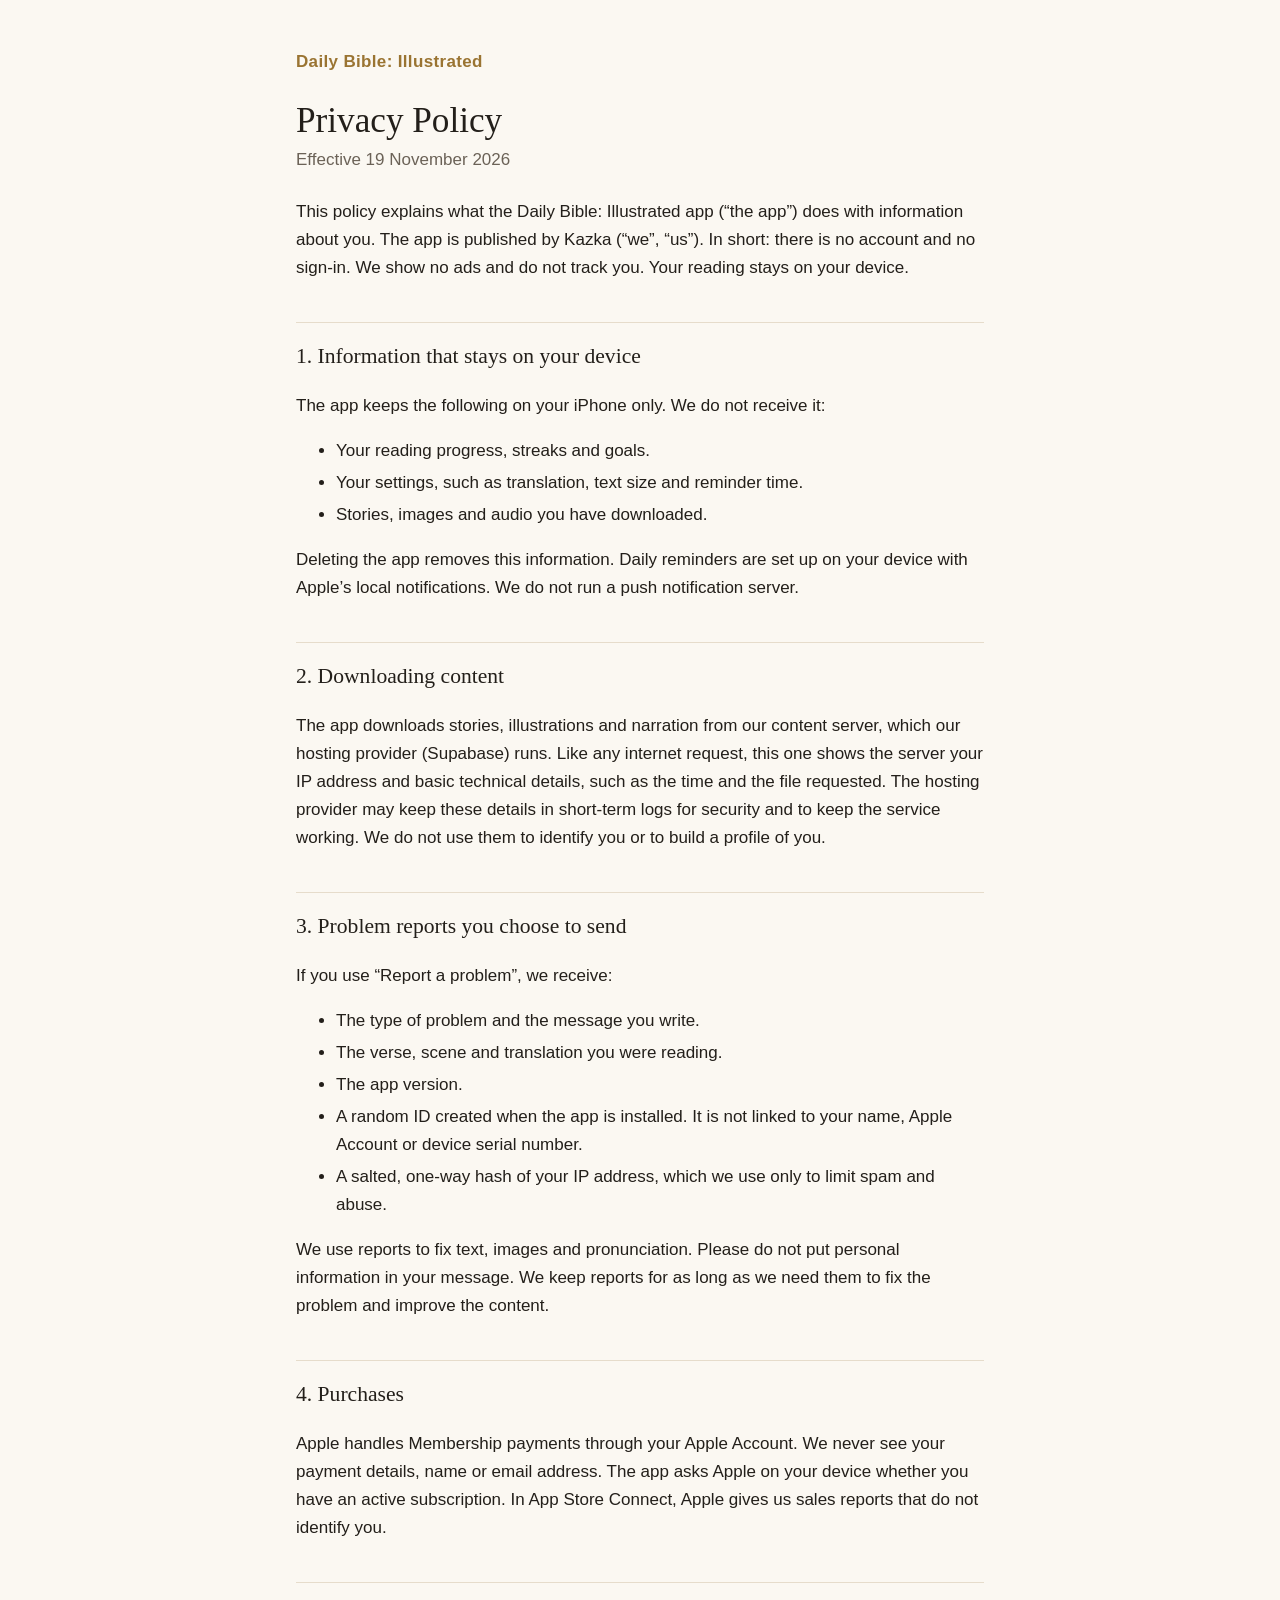
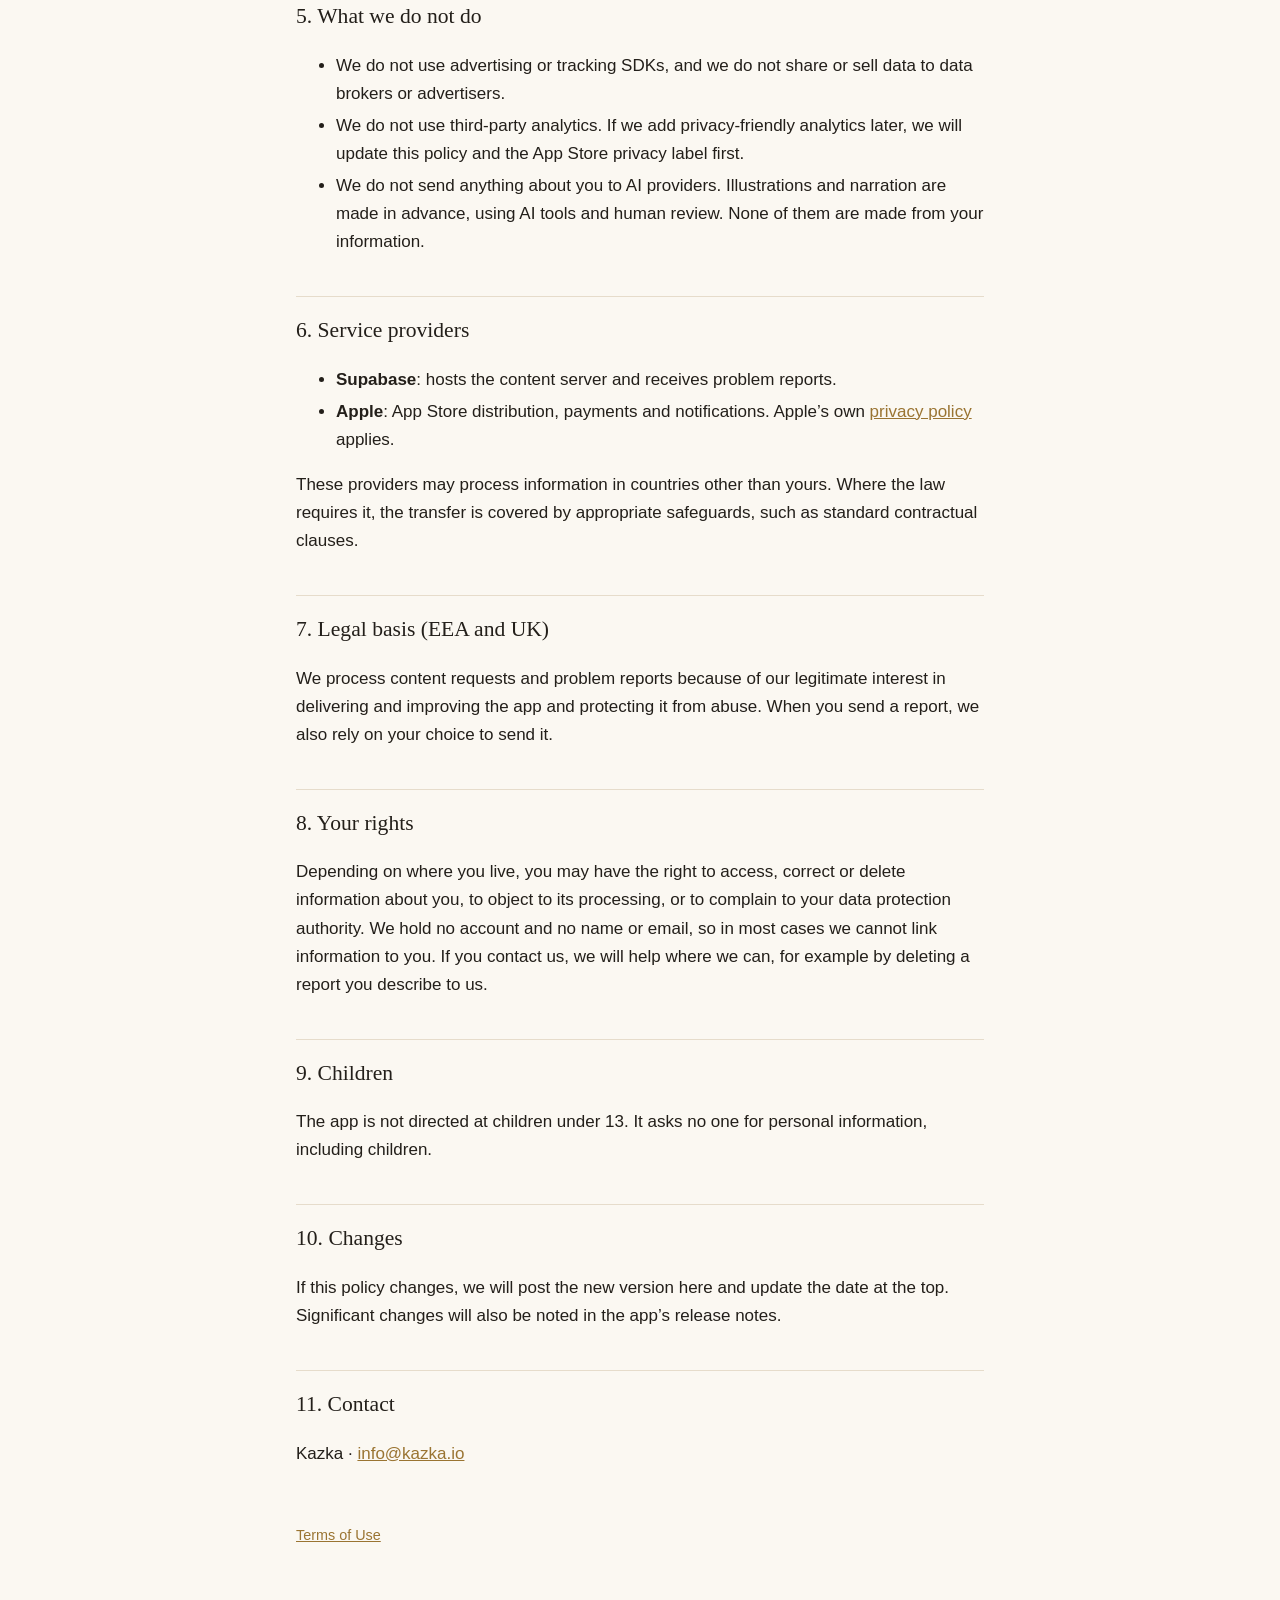
==== privacy/index.html @ 5cef1a8d "docs: privacy policy and terms of use for Daily Bible Co-Authored-By: Claude Opus 5.5 <noreply@anthr" ====
<!doctype html><html lang="en"><head><meta charset="utf-8"><meta name="viewport" content="width=device-width,initial-scale=1">
<title>Privacy Policy · Daily Bible</title><link rel="stylesheet" href="../style.css"></head><body><main>
<header><a href="../">Daily Bible: Illustrated</a></header>
<h1>Privacy Policy</h1>
<p class="date">Effective 19 November 2026</p>

<p>This policy explains what the Daily Bible: Illustrated app (“the app”) does with information about you. The app is published by Kazka (“we”, “us”). In short: there is no account and no sign-in. We show no ads and do not track you. Your reading stays on your device.</p>

<h2>1. Information that stays on your device</h2>
<p>The app keeps the following on your iPhone only. We do not receive it:</p>
<ul>
<li>Your reading progress, streaks and goals.</li>
<li>Your settings, such as translation, text size and reminder time.</li>
<li>Stories, images and audio you have downloaded.</li>
</ul>
<p>Deleting the app removes this information. Daily reminders are set up on your device with Apple’s local notifications. We do not run a push notification server.</p>

<h2>2. Downloading content</h2>
<p>The app downloads stories, illustrations and narration from our content server, which our hosting provider (Supabase) runs. Like any internet request, this one shows the server your IP address and basic technical details, such as the time and the file requested. The hosting provider may keep these details in short-term logs for security and to keep the service working. We do not use them to identify you or to build a profile of you.</p>

<h2>3. Problem reports you choose to send</h2>
<p>If you use “Report a problem”, we receive:</p>
<ul>
<li>The type of problem and the message you write.</li>
<li>The verse, scene and translation you were reading.</li>
<li>The app version.</li>
<li>A random ID created when the app is installed. It is not linked to your name, Apple Account or device serial number.</li>
<li>A salted, one-way hash of your IP address, which we use only to limit spam and abuse.</li>
</ul>
<p>We use reports to fix text, images and pronunciation. Please do not put personal information in your message. We keep reports for as long as we need them to fix the problem and improve the content.</p>

<h2>4. Purchases</h2>
<p>Apple handles Membership payments through your Apple Account. We never see your payment details, name or email address. The app asks Apple on your device whether you have an active subscription. In App Store Connect, Apple gives us sales reports that do not identify you.</p>

<h2>5. What we do not do</h2>
<ul>
<li>We do not use advertising or tracking SDKs, and we do not share or sell data to data brokers or advertisers.</li>
<li>We do not use third-party analytics. If we add privacy-friendly analytics later, we will update this policy and the App Store privacy label first.</li>
<li>We do not send anything about you to AI providers. Illustrations and narration are made in advance, using AI tools and human review. None of them are made from your information.</li>
</ul>

<h2>6. Service providers</h2>
<ul>
<li><strong>Supabase</strong>: hosts the content server and receives problem reports.</li>
<li><strong>Apple</strong>: App Store distribution, payments and notifications. Apple’s own <a href="https://www.apple.com/legal/privacy/">privacy policy</a> applies.</li>
</ul>
<p>These providers may process information in countries other than yours. Where the law requires it, the transfer is covered by appropriate safeguards, such as standard contractual clauses.</p>

<h2>7. Legal basis (EEA and UK)</h2>
<p>We process content requests and problem reports because of our legitimate interest in delivering and improving the app and protecting it from abuse. When you send a report, we also rely on your choice to send it.</p>

<h2>8. Your rights</h2>
<p>Depending on where you live, you may have the right to access, correct or delete information about you, to object to its processing, or to complain to your data protection authority. We hold no account and no name or email, so in most cases we cannot link information to you. If you contact us, we will help where we can, for example by deleting a report you describe to us.</p>

<h2>9. Children</h2>
<p>The app is not directed at children under 13. It asks no one for personal information, including children.</p>

<h2>10. Changes</h2>
<p>If this policy changes, we will post the new version here and update the date at the top. Significant changes will also be noted in the app’s release notes.</p>

<h2>11. Contact</h2>
<p>Kazka · <a href="mailto:info@kazka.io">info@kazka.io</a></p>

<footer><a href="../terms/">Terms of Use</a></footer>
</main></body></html>
---- style.css ----
:root{--bg:#FBF8F2;--fg:#231F1A;--muted:#6B6257;--accent:#9A7432;--line:#E6DCCB}
@media (prefers-color-scheme:dark){:root{--bg:#0F0D0B;--fg:#EFE7DA;--muted:#A89C8B;--accent:#D9B46A;--line:#2C261F}}
*{box-sizing:border-box}
body{margin:0;background:var(--bg);color:var(--fg);font:17px/1.65 -apple-system,BlinkMacSystemFont,"Segoe UI",Roboto,sans-serif}
main{max-width:720px;margin:0 auto;padding:48px 16px 80px}
header a{color:var(--accent);text-decoration:none;font-weight:600;letter-spacing:.02em}
h1{font-family:Georgia,"Times New Roman",serif;font-weight:500;font-size:2.2rem;line-height:1.2;margin:24px 0 4px}
h2{font-family:Georgia,"Times New Roman",serif;font-weight:500;font-size:1.35rem;margin:40px 0 8px;padding-top:16px;border-top:1px solid var(--line)}
.date{color:var(--muted);margin:0 0 24px}
a{color:var(--accent)}
li{margin:4px 0}
footer{margin-top:56px;color:var(--muted);font-size:.9rem}
.cards a{display:block;padding:18px 20px;margin:12px 0;border:1px solid var(--line);border-radius:12px;text-decoration:none;color:var(--fg)}
.cards a span{display:block;color:var(--muted);font-size:.95rem}
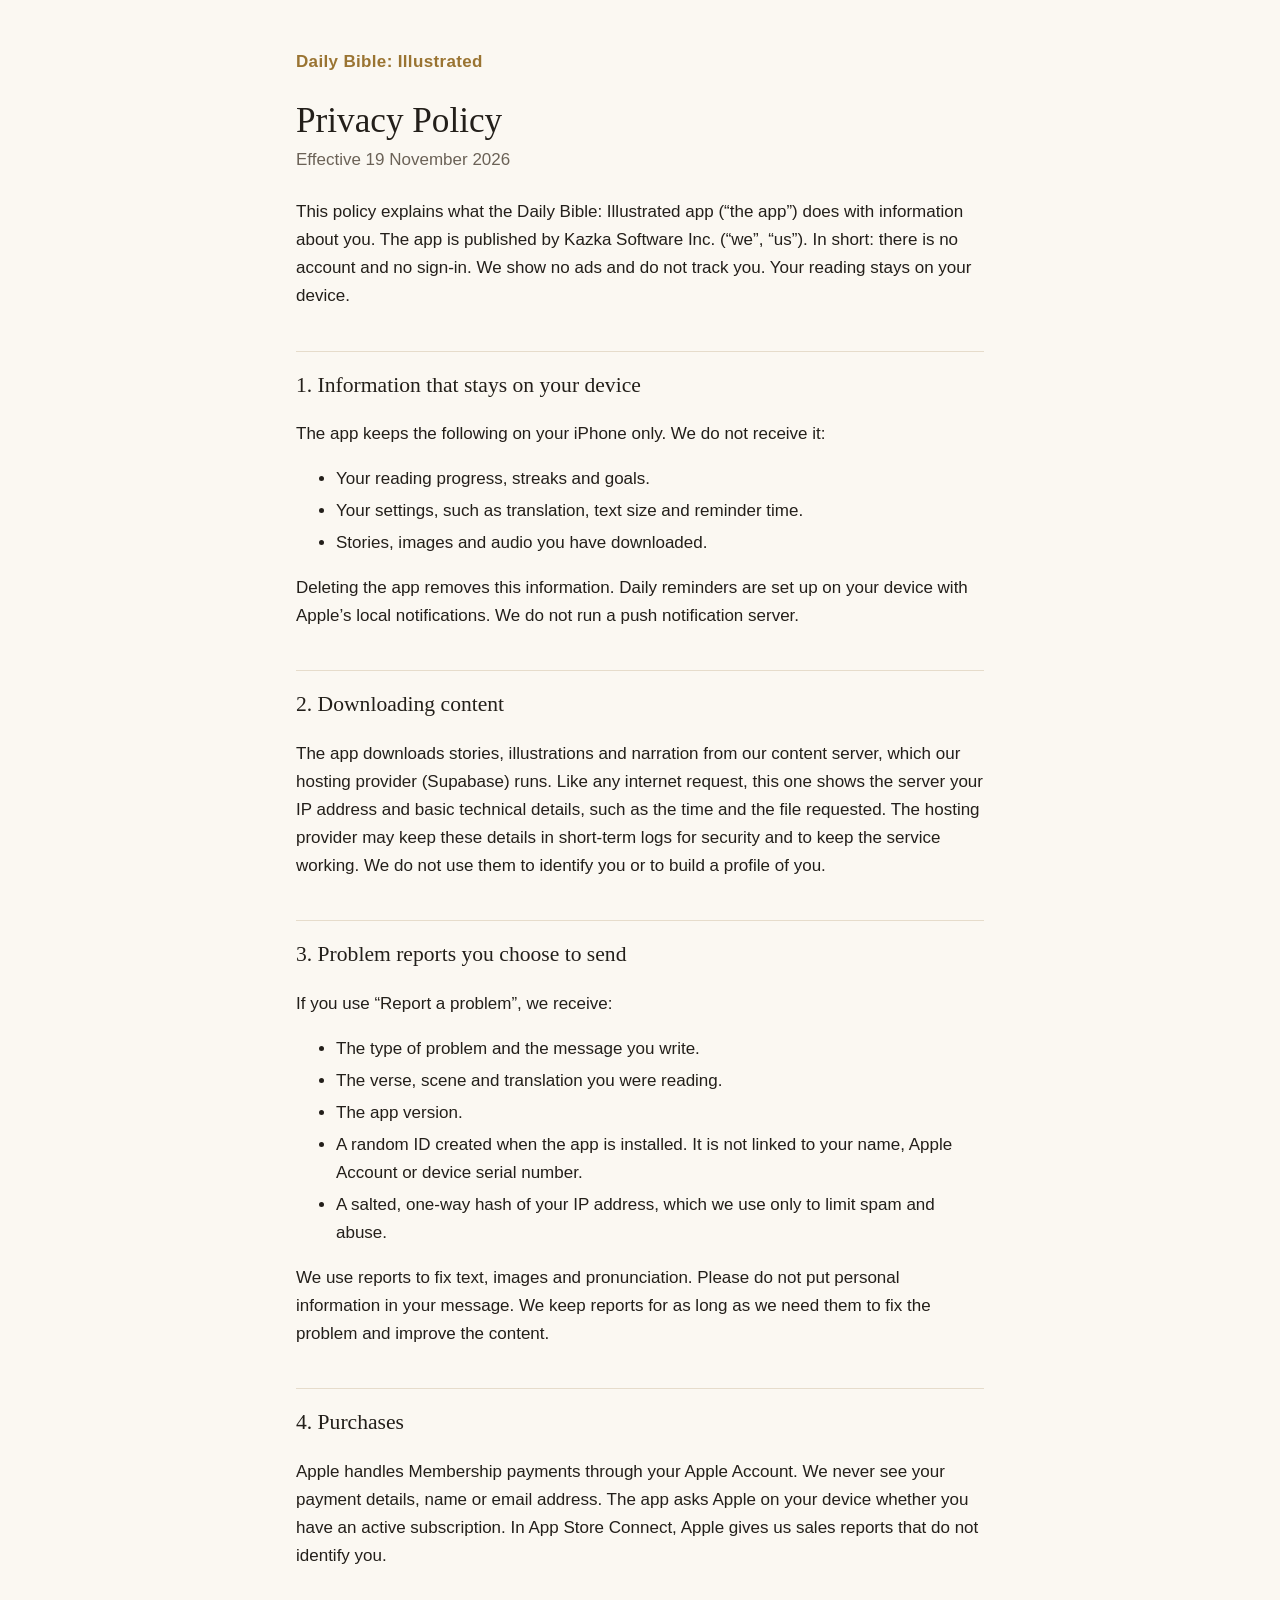
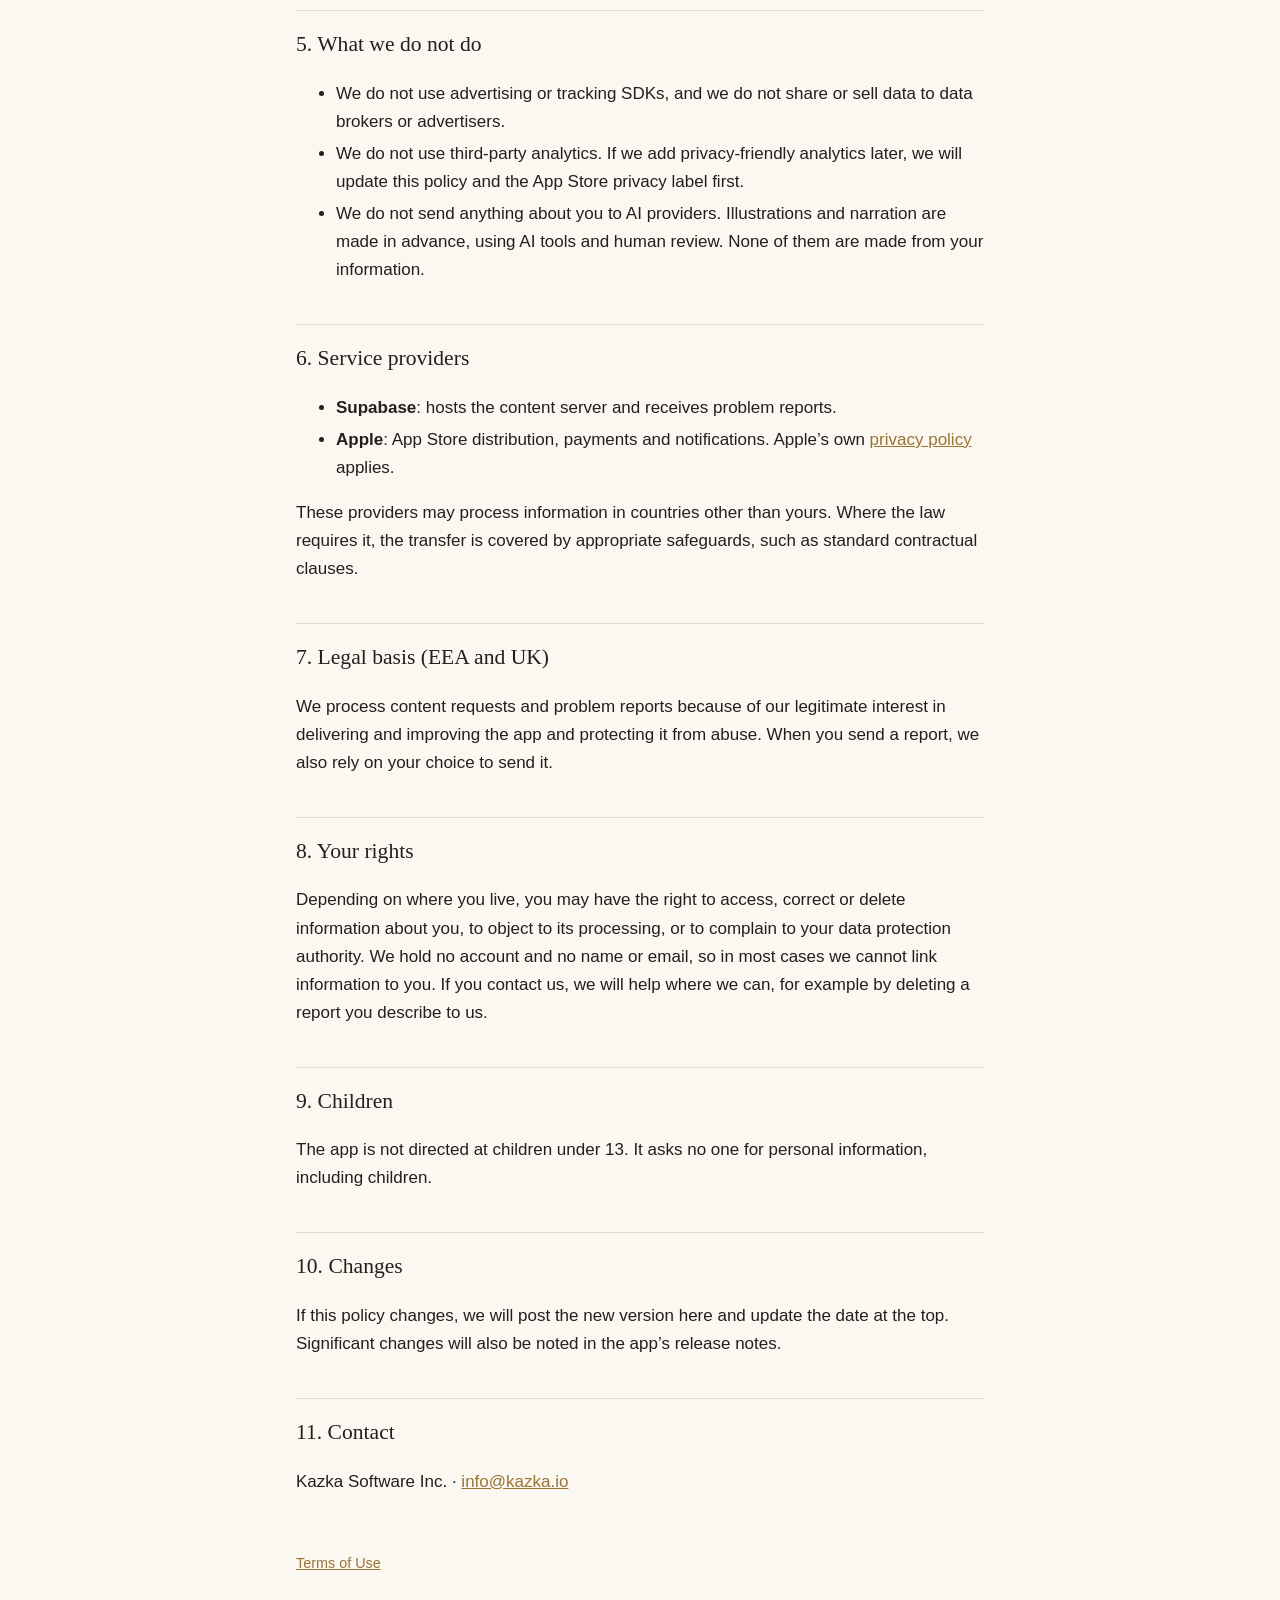
==== commit 61725c33: "docs: name the publisher Kazka Software Inc. Co-Authored-By: Claude Opus 5.5 <noreply@anthropic.com>" ====
--- a/privacy/index.html
+++ b/privacy/index.html
@@ -4,7 +4,7 @@
 <h1>Privacy Policy</h1>
 <p class="date">Effective 19 November 2026</p>
 
-<p>This policy explains what the Daily Bible: Illustrated app (“the app”) does with information about you. The app is published by Kazka (“we”, “us”). In short: there is no account and no sign-in. We show no ads and do not track you. Your reading stays on your device.</p>
+<p>This policy explains what the Daily Bible: Illustrated app (“the app”) does with information about you. The app is published by Kazka Software Inc. (“we”, “us”). In short: there is no account and no sign-in. We show no ads and do not track you. Your reading stays on your device.</p>
 
 <h2>1. Information that stays on your device</h2>
 <p>The app keeps the following on your iPhone only. We do not receive it:</p>
@@ -59,7 +59,7 @@
 <p>If this policy changes, we will post the new version here and update the date at the top. Significant changes will also be noted in the app’s release notes.</p>
 
 <h2>11. Contact</h2>
-<p>Kazka · <a href="mailto:info@kazka.io">info@kazka.io</a></p>
+<p>Kazka Software Inc. · <a href="mailto:info@kazka.io">info@kazka.io</a></p>
 
 <footer><a href="../terms/">Terms of Use</a></footer>
 </main></body></html>
